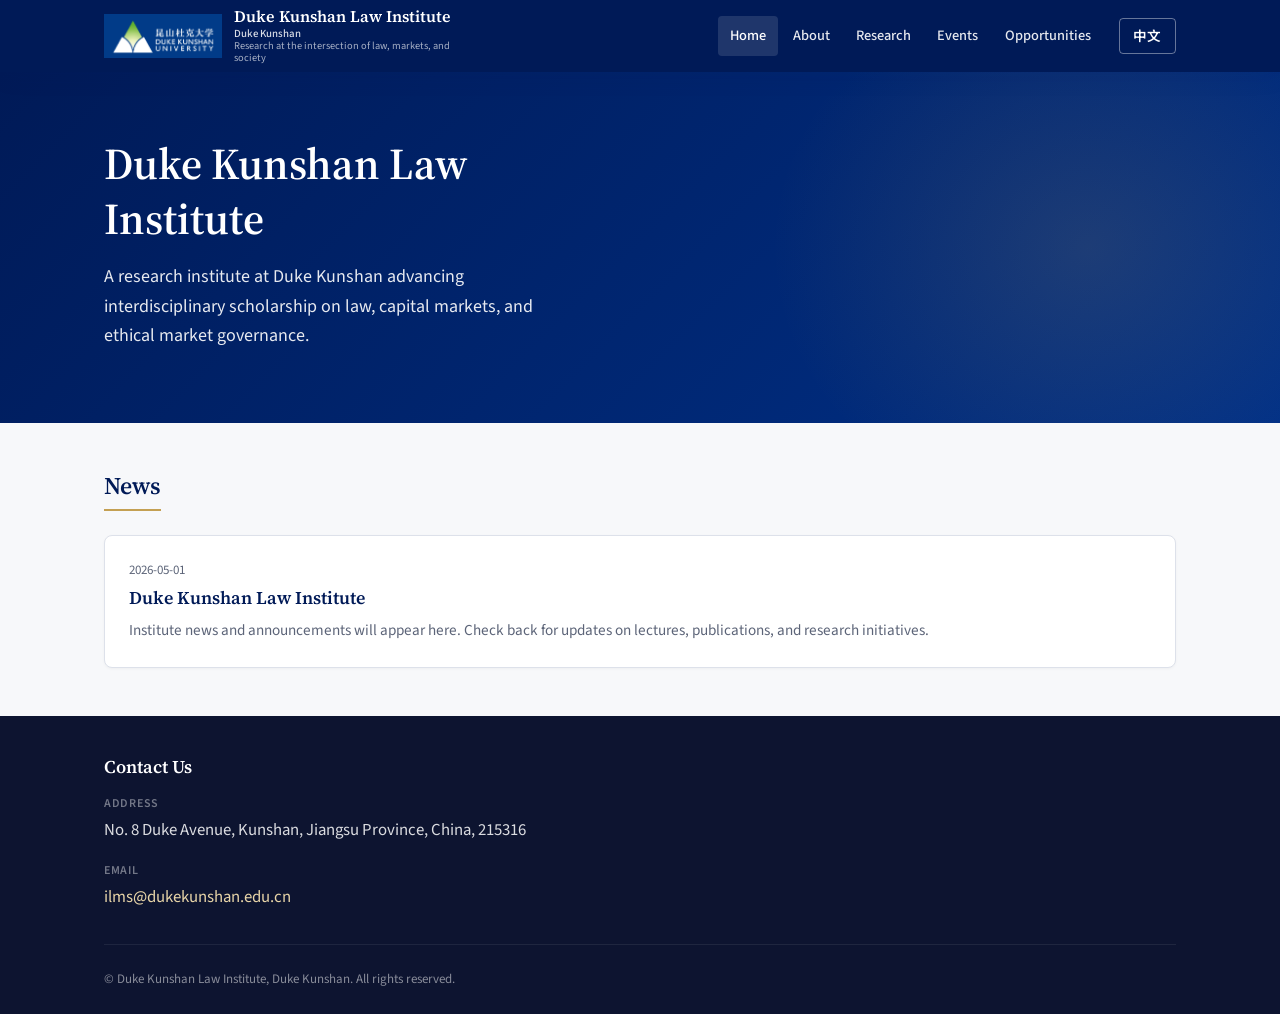
==== index.html @ c7de8a1e "Initial commit: Duke Kunshan Law Institute bilingual site. Static site with EN/zh i18n, ready for Gi" ====
<!DOCTYPE html>
<html lang="zh-CN">
  <head>
    <meta charset="UTF-8" />
    <meta name="viewport" content="width=device-width, initial-scale=1.0" />
    <meta
      name="description"
      content="Duke Kunshan Law Institute at Duke Kunshan — 昆山杜克法律研究所"
    />
    <title>昆山杜克法律研究所</title>
    <link rel="preconnect" href="https://fonts.googleapis.com" />
    <link rel="preconnect" href="https://fonts.gstatic.com" crossorigin />
    <link
      href="https://fonts.googleapis.com/css2?family=Noto+Sans+SC:wght@400;500;600&family=Noto+Serif+SC:wght@500;600&family=Source+Sans+3:wght@400;500;600&family=Source+Serif+4:wght@500;600&display=swap"
      rel="stylesheet"
    />
    <link rel="stylesheet" href="css/main.css" />
  </head>
  <body data-nav="home">
    <div id="site-header"></div>

    <main>
      <section class="hero">
        <div class="container">
          <h1 data-i18n="home.heroTitle"></h1>
          <p data-i18n="home.heroSubtitle"></p>
        </div>
      </section>

      <section class="section" id="news">
        <div class="container">
          <h2 class="section-title" data-i18n="home.newsTitle"></h2>
          <div class="news-grid">
            <article class="news-card">
              <time datetime="2026-05-01">2026-05-01</time>
              <h3 data-i18n="siteName"></h3>
              <p data-i18n="home.newsPlaceholder"></p>
            </article>
          </div>
        </div>
      </section>
    </main>

    <div id="site-footer"></div>

    <script src="js/translations.js"></script>
    <script src="js/i18n.js"></script>
    <script src="js/layout.js"></script>
  </body>
</html>
---- css/main.css ----
:root {
  --navy: #001a57;
  --navy-light: #003087;
  --gold: #c4a052;
  --gold-soft: #e8d5a8;
  --bg: #f7f8fa;
  --surface: #ffffff;
  --text: #1a1f2e;
  --text-muted: #5c6478;
  --border: #dde1ea;
  --shadow: 0 4px 24px rgba(0, 26, 87, 0.08);
  --radius: 8px;
  --font-serif: "Source Serif 4", "Noto Serif SC", Georgia, serif;
  --font-sans: "Source Sans 3", "Noto Sans SC", system-ui, sans-serif;
  --max-width: 1120px;
  --header-h: 72px;
}

*,
*::before,
*::after {
  box-sizing: border-box;
}

html {
  scroll-behavior: smooth;
}

body {
  margin: 0;
  font-family: var(--font-sans);
  font-size: 1.0625rem;
  line-height: 1.65;
  color: var(--text);
  background: var(--bg);
  min-height: 100vh;
  display: flex;
  flex-direction: column;
}

h1,
h2,
h3,
h4 {
  font-family: var(--font-serif);
  font-weight: 600;
  line-height: 1.25;
  color: var(--navy);
}

a {
  color: var(--navy-light);
  text-decoration: none;
  transition: color 0.15s ease;
}

a:hover {
  color: var(--gold);
}

img {
  max-width: 100%;
  height: auto;
}

/* Header */
.site-header {
  position: sticky;
  top: 0;
  z-index: 100;
  background: var(--navy);
  color: #fff;
  box-shadow: var(--shadow);
}

.header-inner {
  max-width: var(--max-width);
  margin: 0 auto;
  padding: 0 1.5rem;
  display: flex;
  align-items: center;
  justify-content: space-between;
  min-height: var(--header-h);
  gap: 1rem;
}

.brand {
  display: flex;
  align-items: center;
  gap: 0.75rem;
  color: #fff;
  text-decoration: none;
  flex-shrink: 0;
}

.brand:hover {
  color: var(--gold-soft);
}

.brand-logo {
  display: block;
  height: 44px;
  width: auto;
  max-width: min(200px, 42vw);
  object-fit: contain;
  flex-shrink: 0;
}

.brand-text {
  display: flex;
  flex-direction: column;
  line-height: 1.2;
}

.brand-name {
  font-family: var(--font-serif);
  font-weight: 600;
  font-size: 1rem;
}

.brand-affiliation {
  font-size: 0.68rem;
  opacity: 0.85;
  font-weight: 500;
}

.brand-tagline {
  font-size: 0.65rem;
  opacity: 0.65;
  max-width: 240px;
}

.main-nav {
  display: flex;
  align-items: center;
  gap: 0.5rem;
}

.nav-list {
  list-style: none;
  margin: 0;
  padding: 0;
  display: flex;
  align-items: center;
  gap: 0.15rem;
}

.nav-item > a,
.nav-parent {
  display: block;
  padding: 0.5rem 0.75rem;
  color: rgba(255, 255, 255, 0.9);
  font-size: 0.9rem;
  font-weight: 500;
  border-radius: 4px;
}

.nav-item > a:hover,
.nav-parent:hover,
.nav-item.is-active > a {
  background: rgba(255, 255, 255, 0.12);
  color: #fff;
}

.nav-item {
  position: relative;
}

.nav-dropdown {
  display: none;
  position: absolute;
  top: 100%;
  left: 0;
  min-width: 240px;
  margin: 0;
  padding: 0.5rem 0;
  list-style: none;
  background: var(--surface);
  border: 1px solid var(--border);
  border-radius: var(--radius);
  box-shadow: var(--shadow);
  z-index: 50;
}

.nav-item.has-dropdown:hover .nav-dropdown,
.nav-item.has-dropdown:focus-within .nav-dropdown {
  display: block;
}

.nav-dropdown a {
  display: block;
  padding: 0.45rem 1rem;
  color: var(--text);
  font-size: 0.875rem;
}

.nav-dropdown a:hover {
  background: var(--bg);
  color: var(--navy);
}

.nav-submenu-group {
  border-top: 1px solid var(--border);
  margin-top: 0.25rem;
  padding-top: 0.25rem;
}

.nav-submenu-title {
  font-weight: 600;
  color: var(--navy) !important;
}

.nav-submenu-nested {
  list-style: none;
  margin: 0;
  padding: 0 0 0.25rem 0.75rem;
}

.nav-submenu-nested a {
  font-size: 0.8125rem;
  color: var(--text-muted);
}

.lang-btn {
  margin-left: 0.5rem;
  padding: 0.4rem 0.85rem;
  border: 1px solid rgba(255, 255, 255, 0.4);
  border-radius: 4px;
  background: transparent;
  color: #fff;
  font-size: 0.85rem;
  font-weight: 600;
  cursor: pointer;
  font-family: inherit;
  transition: background 0.15s ease;
}

.lang-btn:hover {
  background: rgba(255, 255, 255, 0.15);
}

.nav-toggle {
  display: none;
  flex-direction: column;
  gap: 5px;
  padding: 0.5rem;
  border: none;
  background: transparent;
  cursor: pointer;
}

.nav-toggle span {
  display: block;
  width: 22px;
  height: 2px;
  background: #fff;
  border-radius: 1px;
}

/* Main */
main {
  flex: 1;
}

.container {
  max-width: var(--max-width);
  margin: 0 auto;
  padding: 0 1.5rem;
}

/* Hero */
.hero {
  background: linear-gradient(135deg, var(--navy) 0%, var(--navy-light) 100%);
  color: #fff;
  padding: 4rem 0 4.5rem;
  position: relative;
  overflow: hidden;
}

.hero::after {
  content: "";
  position: absolute;
  right: -10%;
  top: -30%;
  width: 50%;
  height: 160%;
  background: radial-gradient(
    ellipse,
    rgba(196, 160, 82, 0.15) 0%,
    transparent 70%
  );
  pointer-events: none;
}

.hero .container {
  position: relative;
  z-index: 1;
}

.hero h1 {
  color: #fff;
  font-size: clamp(1.75rem, 4vw, 2.75rem);
  margin: 0 0 1rem;
  max-width: 18ch;
}

.hero p {
  font-size: 1.125rem;
  opacity: 0.9;
  max-width: 52ch;
  margin: 0;
}

/* Page header */
.page-header {
  background: var(--surface);
  border-bottom: 1px solid var(--border);
  padding: 2.5rem 0;
}

.page-header h1 {
  margin: 0 0 0.5rem;
  font-size: clamp(1.5rem, 3vw, 2.25rem);
}

.page-header .lead {
  margin: 0;
  font-size: 1.125rem;
  color: var(--text-muted);
  max-width: 60ch;
}

/* Sections */
.section {
  padding: 3rem 0;
}

.section-alt {
  background: var(--surface);
}

.section-title {
  margin: 0 0 1.5rem;
  font-size: 1.5rem;
  padding-bottom: 0.5rem;
  border-bottom: 2px solid var(--gold);
  display: inline-block;
}

/* News */
.news-grid {
  display: grid;
  gap: 1.25rem;
}

.news-card {
  background: var(--surface);
  border: 1px solid var(--border);
  border-radius: var(--radius);
  padding: 1.5rem;
  box-shadow: 0 1px 3px rgba(0, 0, 0, 0.04);
  transition: box-shadow 0.2s ease;
}

.news-card:hover {
  box-shadow: var(--shadow);
}

.news-card time {
  display: block;
  font-size: 0.8125rem;
  color: var(--text-muted);
  margin-bottom: 0.35rem;
}

.news-card h3 {
  margin: 0 0 0.5rem;
  font-size: 1.125rem;
}

.news-card p {
  margin: 0;
  color: var(--text-muted);
  font-size: 0.95rem;
}

.news-placeholder {
  background: var(--surface);
  border: 1px dashed var(--border);
  border-radius: var(--radius);
  padding: 2rem;
  color: var(--text-muted);
  text-align: center;
}

.contact-list {
  margin: 0;
  display: grid;
  gap: 1rem;
}

.contact-list div {
  display: grid;
  gap: 0.2rem;
}

.contact-list dt {
  font-size: 0.75rem;
  text-transform: uppercase;
  letter-spacing: 0.06em;
  opacity: 0.7;
  font-weight: 600;
}

.contact-list dd {
  margin: 0;
  font-size: 1.05rem;
}

/* Content */
.content {
  padding: 2.5rem 0 3.5rem;
}

.content p {
  max-width: 68ch;
}

.content-prose {
  max-width: 720px;
}

/* Sub-nav (in-page) */
.subnav {
  display: flex;
  flex-wrap: wrap;
  gap: 0.5rem;
  margin-bottom: 2rem;
  padding: 0;
  list-style: none;
}

.subnav a {
  display: inline-block;
  padding: 0.35rem 0.85rem;
  font-size: 0.875rem;
  border: 1px solid var(--border);
  border-radius: 999px;
  background: var(--surface);
  color: var(--navy);
}

.subnav a:hover,
.subnav a.is-active {
  background: var(--navy);
  border-color: var(--navy);
  color: #fff;
}

/* People grid */
.people-section {
  margin-bottom: 2.5rem;
}

.people-section h2 {
  font-size: 1.25rem;
  margin: 0 0 1rem;
  color: var(--navy-light);
}

.people-grid {
  display: grid;
  grid-template-columns: repeat(auto-fill, minmax(220px, 1fr));
  gap: 1rem;
}

.person-card {
  background: var(--surface);
  border: 1px solid var(--border);
  border-radius: var(--radius);
  padding: 1.25rem;
}

.person-card .avatar {
  width: 56px;
  height: 56px;
  border-radius: 50%;
  background: linear-gradient(135deg, var(--navy-light), var(--navy));
  margin-bottom: 0.75rem;
}

.person-card h3 {
  margin: 0 0 0.25rem;
  font-size: 1rem;
}

.person-card p {
  margin: 0;
  font-size: 0.875rem;
  color: var(--text-muted);
}

/* Research cards */
.feature-grid {
  display: grid;
  grid-template-columns: repeat(auto-fit, minmax(280px, 1fr));
  gap: 1.25rem;
  margin-top: 1.5rem;
}

.feature-card {
  background: var(--surface);
  border: 1px solid var(--border);
  border-radius: var(--radius);
  padding: 1.5rem;
}

.feature-card h3 {
  margin: 0 0 0.5rem;
  font-size: 1.1rem;
}

.feature-card p {
  margin: 0;
  font-size: 0.95rem;
  color: var(--text-muted);
}

.anchor-section {
  scroll-margin-top: calc(var(--header-h) + 1rem);
  padding-top: 2rem;
  margin-top: 1rem;
  border-top: 1px solid var(--border);
}

.anchor-section:first-of-type {
  border-top: none;
  padding-top: 0;
  margin-top: 0;
}

/* Event / opportunity list */
.item-list {
  list-style: none;
  margin: 0;
  padding: 0;
}

.item-list li {
  background: var(--surface);
  border: 1px solid var(--border);
  border-radius: var(--radius);
  padding: 1.25rem 1.5rem;
  margin-bottom: 0.75rem;
}

.item-list .placeholder {
  color: var(--text-muted);
  font-style: italic;
}

/* Footer */
.site-footer {
  background: #0d1430;
  color: rgba(255, 255, 255, 0.85);
  padding: 2.5rem 0 1.5rem;
  margin-top: auto;
}

.footer-inner {
  max-width: var(--max-width);
  margin: 0 auto;
  padding: 0 1.5rem;
}

.footer-contact h2 {
  color: #fff;
  font-size: 1.125rem;
  margin: 0 0 1rem;
}

.footer-contact .contact-list dt {
  color: rgba(255, 255, 255, 0.6);
}

.footer-contact a {
  color: var(--gold-soft);
}

.footer-copy {
  margin: 2rem 0 0;
  padding-top: 1.5rem;
  border-top: 1px solid rgba(255, 255, 255, 0.12);
  font-size: 0.8125rem;
  opacity: 0.6;
}

/* Responsive */
@media (max-width: 900px) {
  .brand-tagline,
  .brand-affiliation {
    display: none;
  }

  .nav-toggle {
    display: flex;
  }

  .main-nav {
    position: fixed;
    inset: var(--header-h) 0 0 0;
    background: var(--navy);
    flex-direction: column;
    align-items: stretch;
    padding: 1rem 1.5rem 2rem;
    transform: translateX(100%);
    transition: transform 0.25s ease;
    overflow-y: auto;
  }

  .main-nav.is-open {
    transform: translateX(0);
  }

  .nav-list {
    flex-direction: column;
    align-items: stretch;
  }

  .nav-item.has-dropdown .nav-dropdown {
    display: block;
    position: static;
    box-shadow: none;
    border: none;
    background: rgba(255, 255, 255, 0.06);
    margin: 0.25rem 0 0.5rem 0.75rem;
    border-radius: 4px;
  }

  .nav-dropdown a {
    color: rgba(255, 255, 255, 0.85);
  }

  .nav-dropdown a:hover {
    background: rgba(255, 255, 255, 0.08);
    color: #fff;
  }

  .nav-submenu-title {
    color: #fff !important;
  }

  .lang-btn {
    margin: 1rem 0 0;
    align-self: flex-start;
  }
}
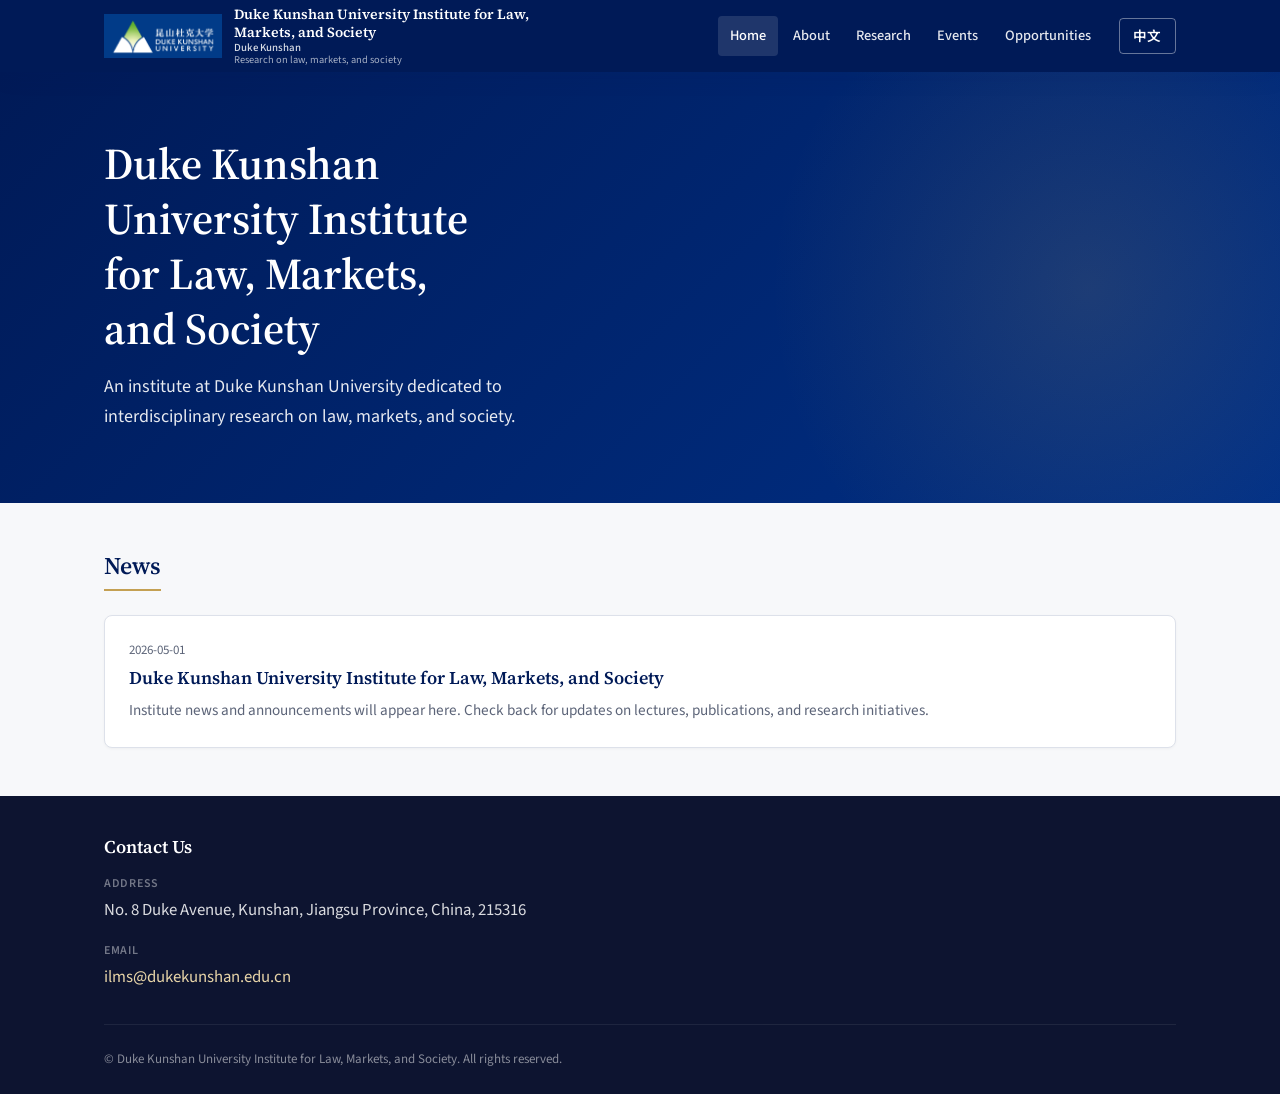
==== commit 443685e8: "Rename institute to Law, Markets, and Society Research Institute. Chinese: 昆山杜克大学法律、市场与社会研究院 English" ====
--- a/index.html
+++ b/index.html
@@ -5,9 +5,9 @@
     <meta name="viewport" content="width=device-width, initial-scale=1.0" />
     <meta
       name="description"
-      content="Duke Kunshan Law Institute at Duke Kunshan — 昆山杜克法律研究所"
+      content="Duke Kunshan University Institute for Law, Markets, and Society — 昆山杜克大学法律、市场与社会研究院"
     />
-    <title>昆山杜克法律研究所</title>
+    <title>昆山杜克大学法律、市场与社会研究院</title>
     <link rel="preconnect" href="https://fonts.googleapis.com" />
     <link rel="preconnect" href="https://fonts.gstatic.com" crossorigin />
     <link
--- a/css/main.css
+++ b/css/main.css
@@ -115,7 +115,9 @@
 .brand-name {
   font-family: var(--font-serif);
   font-weight: 600;
-  font-size: 1rem;
+  font-size: 0.875rem;
+  line-height: 1.3;
+  max-width: 20rem;
 }
 
 .brand-affiliation {
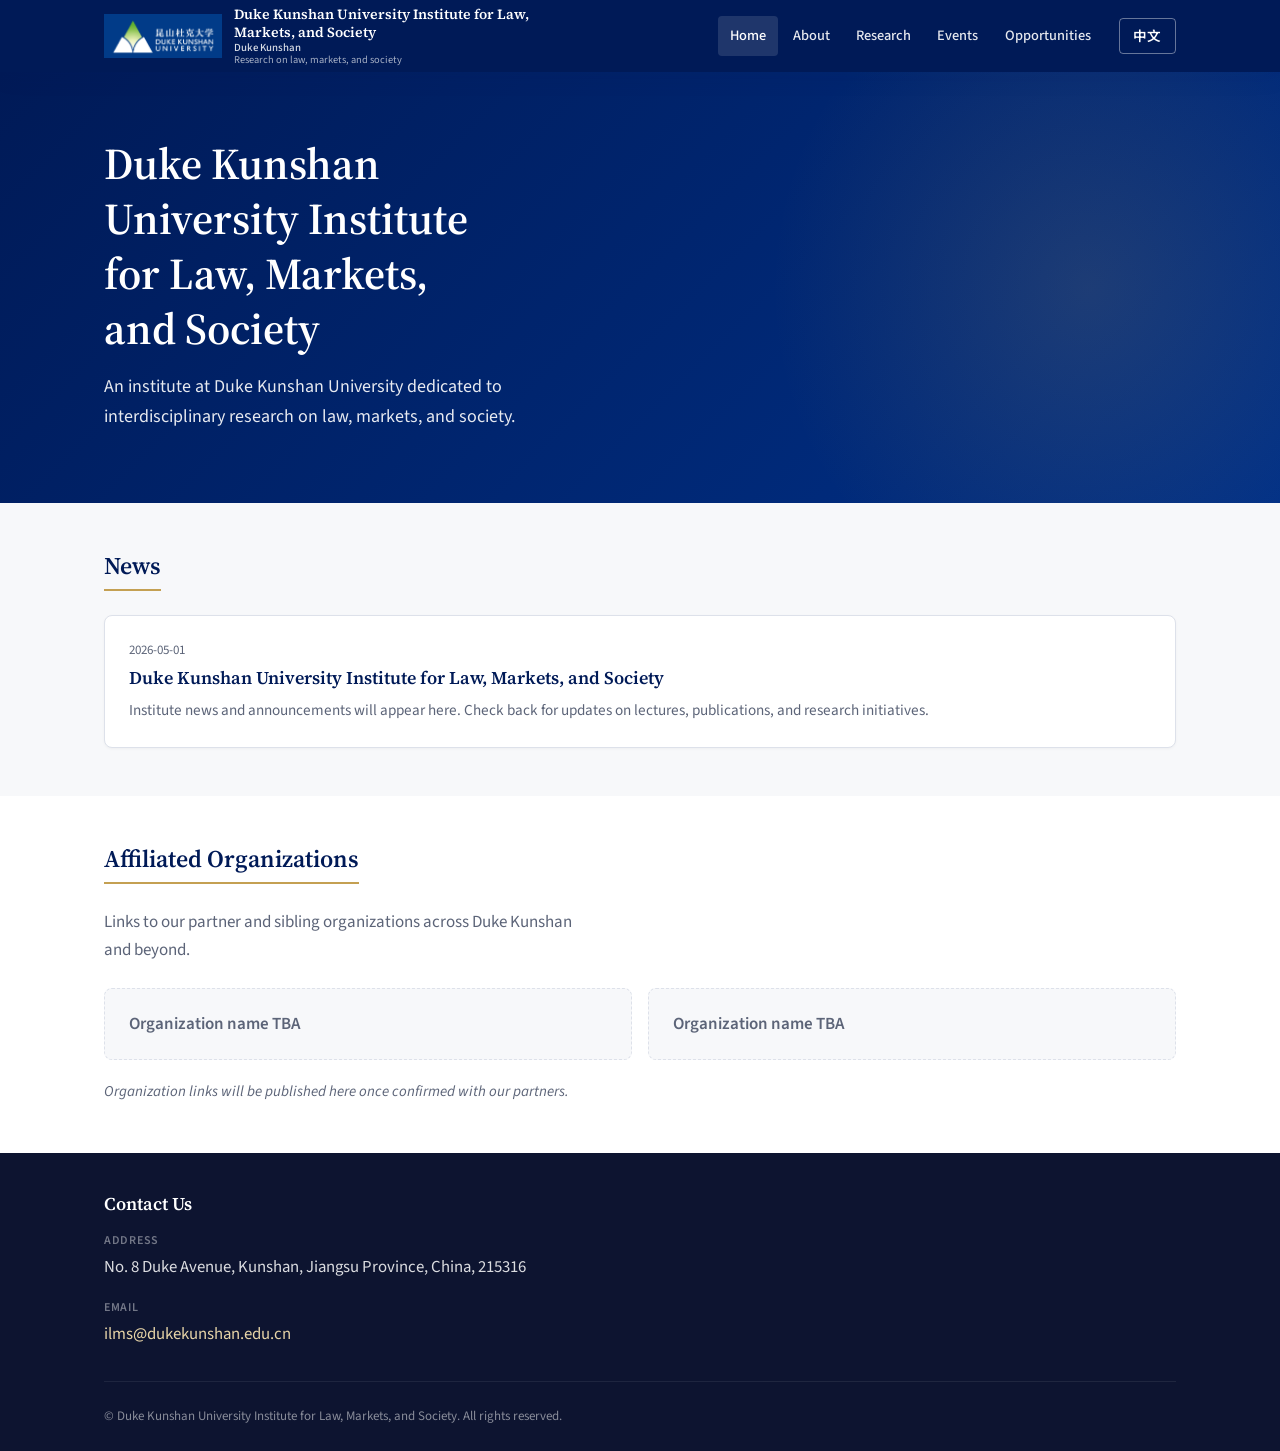
==== commit 589a3004: "Add affiliated organizations placeholder section on homepage. Sibling organization links will be add" ====
--- a/index.html
+++ b/index.html
@@ -14,7 +14,7 @@
       href="https://fonts.googleapis.com/css2?family=Noto+Sans+SC:wght@400;500;600&family=Noto+Serif+SC:wght@500;600&family=Source+Sans+3:wght@400;500;600&family=Source+Serif+4:wght@500;600&display=swap"
       rel="stylesheet"
     />
-    <link rel="stylesheet" href="css/main.css" />
+    <link rel="stylesheet" href="css/main.css?v=3" />
   </head>
   <body data-nav="home">
     <div id="site-header"></div>
@@ -39,12 +39,28 @@
           </div>
         </div>
       </section>
+
+      <section class="section section-alt" id="affiliates">
+        <div class="container">
+          <h2 class="section-title" data-i18n="home.affiliatesTitle"></h2>
+          <p class="section-lead" data-i18n="home.affiliatesLead"></p>
+          <div class="affiliate-grid">
+            <div class="affiliate-card affiliate-card--placeholder">
+              <span class="affiliate-name" data-i18n="home.affiliateNamePlaceholder"></span>
+            </div>
+            <div class="affiliate-card affiliate-card--placeholder">
+              <span class="affiliate-name" data-i18n="home.affiliateNamePlaceholder"></span>
+            </div>
+          </div>
+          <p class="affiliate-note" data-i18n="home.affiliatesPlaceholder"></p>
+        </div>
+      </section>
     </main>
 
     <div id="site-footer"></div>
 
-    <script src="js/translations.js"></script>
-    <script src="js/i18n.js"></script>
-    <script src="js/layout.js"></script>
+    <script src="js/translations.js?v=3"></script>
+    <script src="js/i18n.js?v=3"></script>
+    <script src="js/layout.js?v=3"></script>
   </body>
 </html>
--- a/css/main.css
+++ b/css/main.css
@@ -349,6 +349,47 @@
   display: inline-block;
 }
 
+.section-lead {
+  margin: 0 0 1.5rem;
+  color: var(--text-muted);
+  max-width: 60ch;
+}
+
+/* Affiliated organizations */
+.affiliate-grid {
+  display: grid;
+  grid-template-columns: repeat(auto-fit, minmax(220px, 1fr));
+  gap: 1rem;
+  margin-bottom: 1.25rem;
+}
+
+.affiliate-card {
+  background: var(--surface);
+  border: 1px solid var(--border);
+  border-radius: var(--radius);
+  padding: 1.25rem 1.5rem;
+  min-height: 4.5rem;
+  display: flex;
+  align-items: center;
+}
+
+.affiliate-card--placeholder {
+  border-style: dashed;
+  background: var(--bg);
+}
+
+.affiliate-name {
+  font-weight: 600;
+  color: var(--text-muted);
+}
+
+.affiliate-note {
+  margin: 0;
+  font-size: 0.9375rem;
+  color: var(--text-muted);
+  font-style: italic;
+}
+
 /* News */
 .news-grid {
   display: grid;
